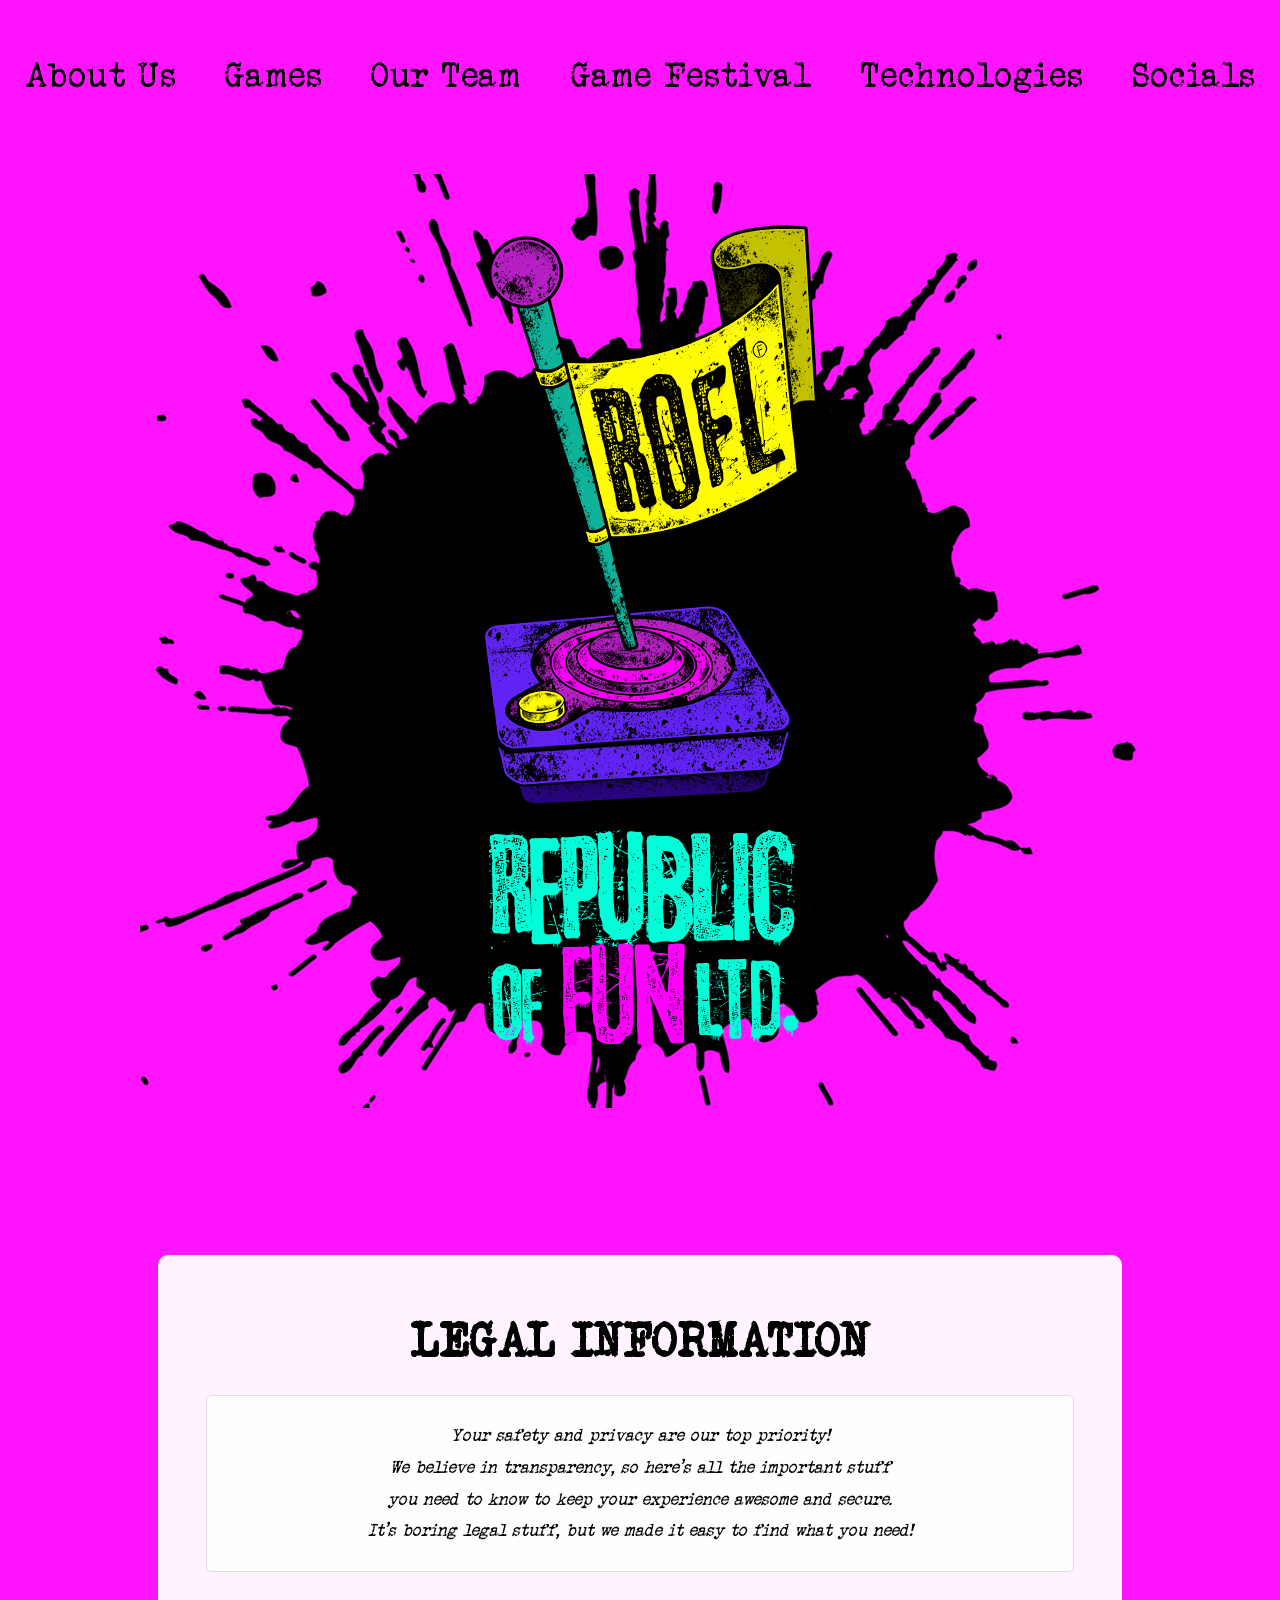
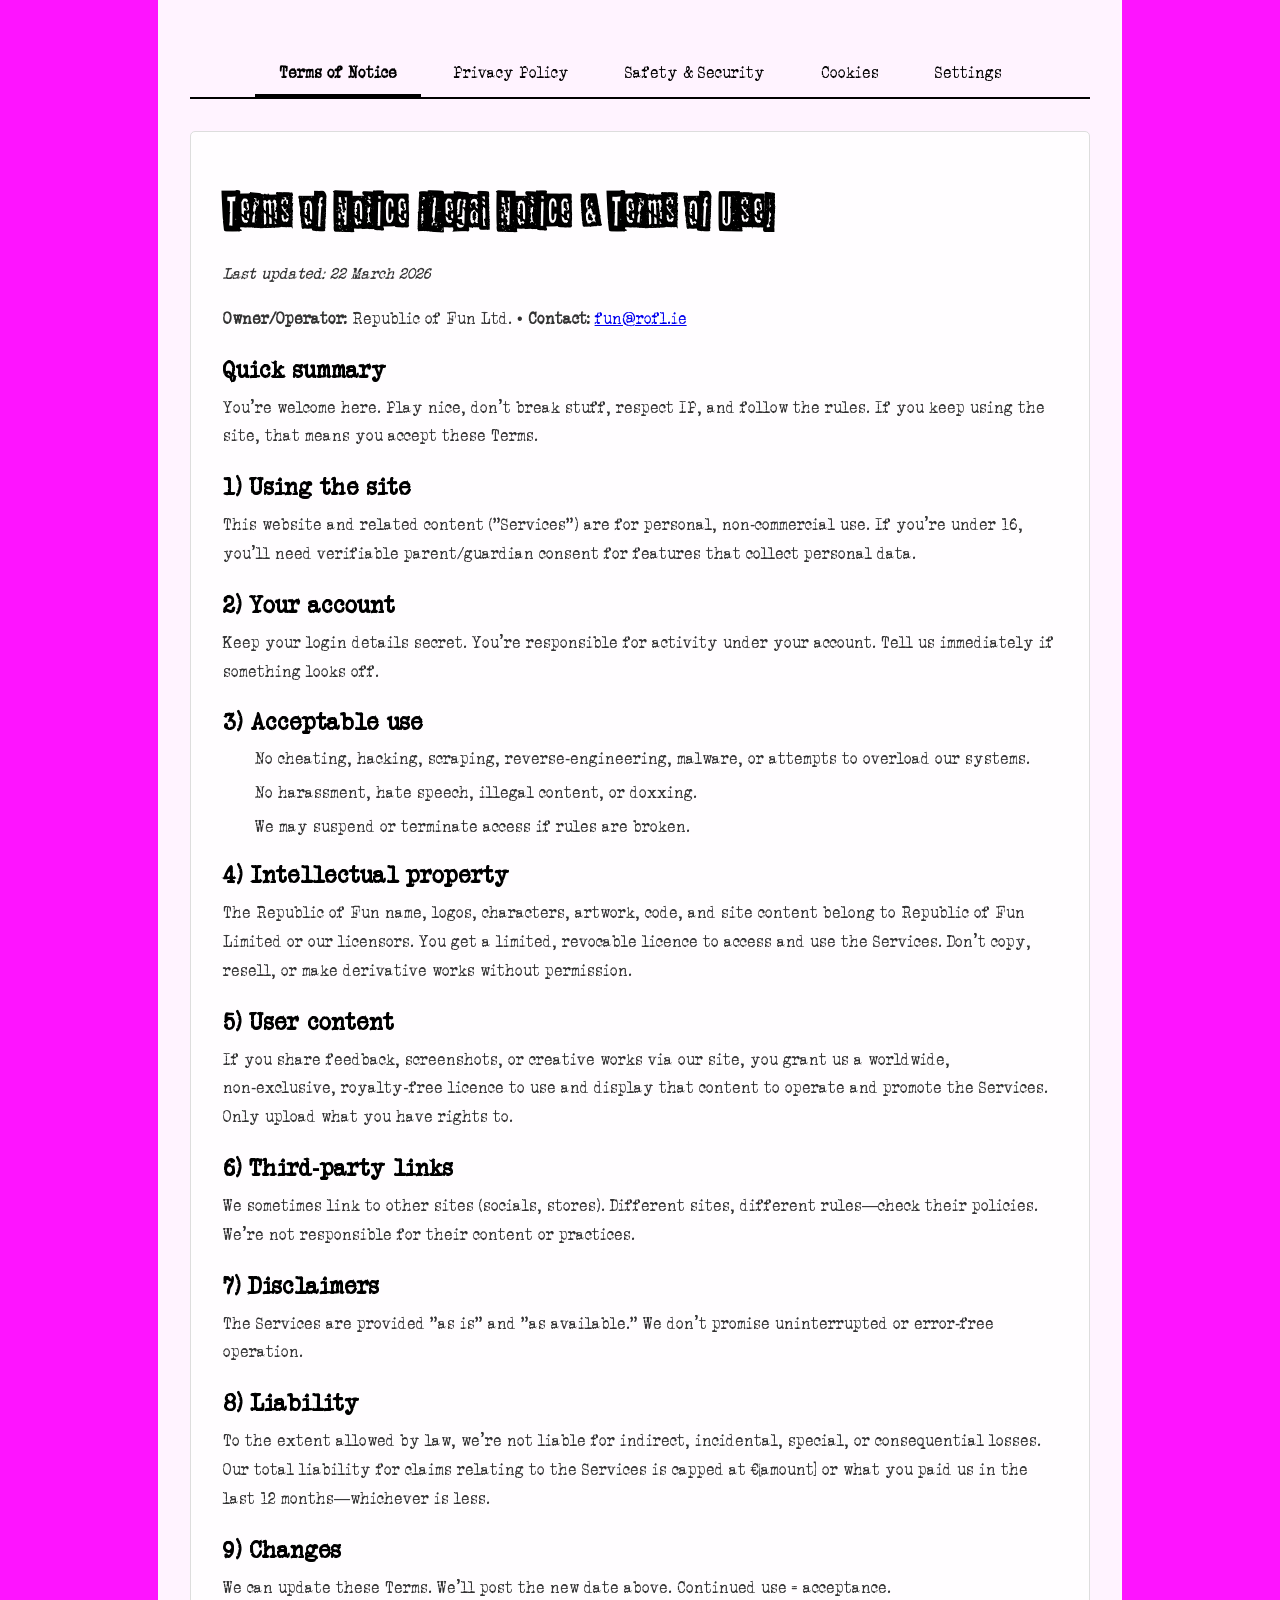
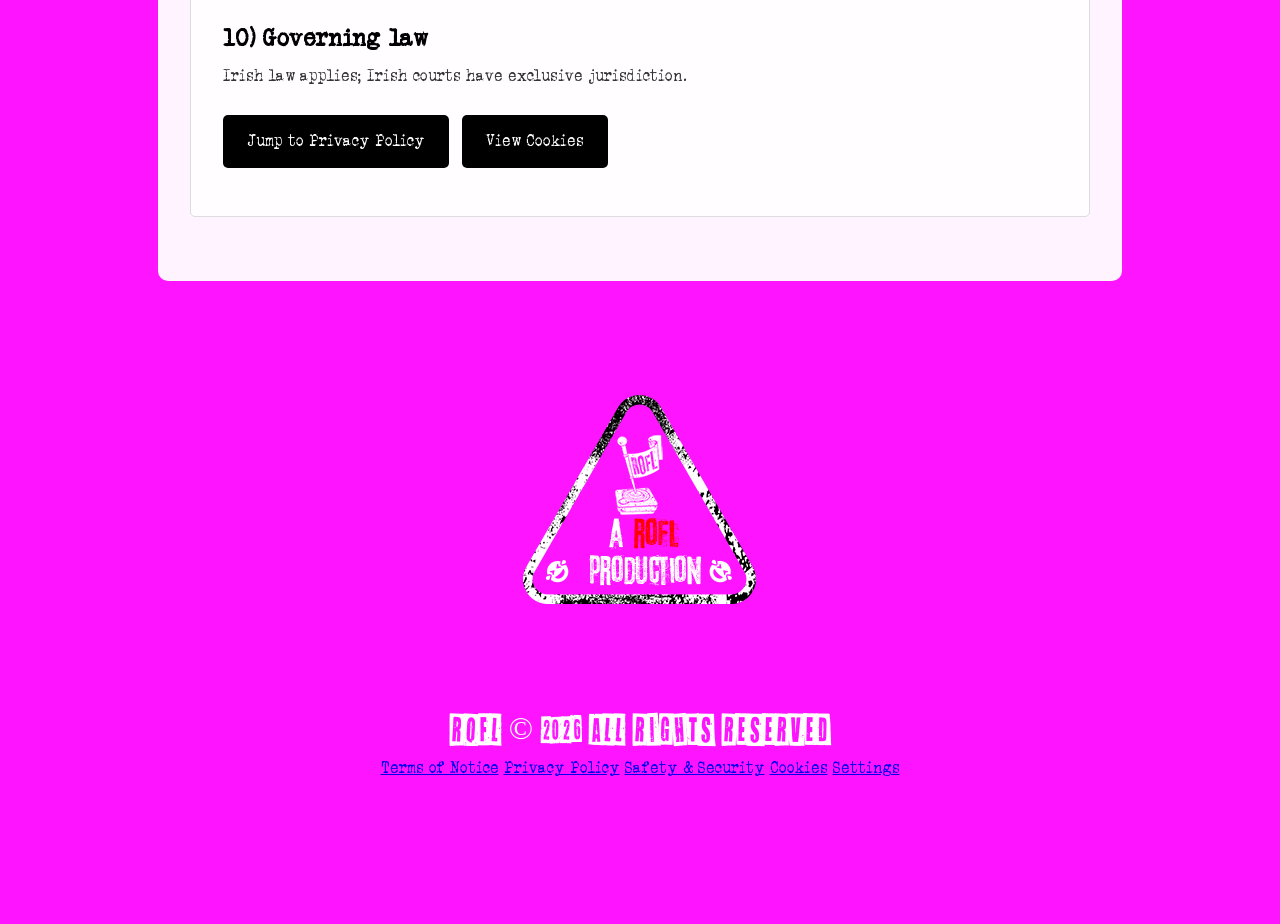
==== legal.html @ 4ca67fea "Add legal hub and update footer with legal links" ====
<!doctype html>
<html lang="en">
<head>
  <meta charset="utf-8" />
  <meta name="viewport" content="width=device-width, initial-scale=1" />
  <title>Republic of Fun • Legal Hub</title>
  <meta name="description" content="Terms of Notice, Privacy Policy, Safety & Security, Cookies, and Settings for Republic of Fun in one place." />
     
  <!-- Main CSS -->
  <link rel="stylesheet" href="styles.css">
  </head>
<body>
  <header id="header">
    <nav class="navbar">
      <ul>
        <li><a href="index.html#manifesto">About Us</a></li>
        <li><a href="index.html#games">Games</a></li>
        <li><a href="index.html#team">Our Team</a></li>
        <li><a href="index.html#game-festival">Game Festival</a></li>
        <li><a href="index.html#technologies">Technologies</a></li>
        <li><a href="index.html#footer">Socials</a></li>
      </ul>
    </nav>
    <a href="index.html"><img src="images/logo.png" alt="Logo"></a>
  </header>

  <main id="legal-hub" class="legal-content" aria-labelledby="hub-title">
    <section class="hub-header">
      <h1 id="hub-title">LEGAL INFORMATION</h1>
      <div class="text-box">
        <p class="muted">Your safety and privacy are our top priority! <br>We believe in transparency, so here's all the important stuff <br>you need to know to keep your experience awesome and secure.<br>It's boring legal stuff, but we made it easy to find what you need!</p>
      </div>
    </section>

    <div class="tabs" role="tablist" aria-label="Legal sections">
      <button class="tab" role="tab" id="tab-terms" aria-controls="panel-terms" aria-selected="true">Terms of Notice</button>
      <button class="tab" role="tab" id="tab-privacy" aria-controls="panel-privacy" aria-selected="false">Privacy Policy</button>
      <button class="tab" role="tab" id="tab-safety" aria-controls="panel-safety" aria-selected="false">Safety &amp; Security</button>
      <button class="tab" role="tab" id="tab-cookies" aria-controls="panel-cookies" aria-selected="false">Cookies</button>
      <button class="tab" role="tab" id="tab-settings" aria-controls="panel-settings" aria-selected="false">Settings</button>
    </div>

    <section id="panel-terms" class="panel panels" role="tabpanel" aria-labelledby="tab-terms">
      <h2>Terms of Notice (Legal Notice &amp; Terms of Use)</h2>
      <p class="muted">Last updated: <span data-bind="terms-date">22 March 2026</span></p>
      <p><strong>Owner/Operator:</strong> Republic of Fun Ltd. • <strong>Contact:</strong> <a href="mailto:fun@rofl.ie">fun@rofl.ie</a></p>

      <h3>Quick summary</h3>
      <p>You're welcome here. Play nice, don't break stuff, respect IP, and follow the rules. If you keep using the site, that means you accept these Terms.</p>

      <h3>1) Using the site</h3>
      <p>This website and related content ("Services") are for personal, non‑commercial use. If you're under 16, you'll need verifiable parent/guardian consent for features that collect personal data.</p>

      <h3>2) Your account</h3>
      <p>Keep your login details secret. You're responsible for activity under your account. Tell us immediately if something looks off.</p>

      <h3>3) Acceptable use</h3>
      <ul>
        <li>No cheating, hacking, scraping, reverse‑engineering, malware, or attempts to overload our systems.</li>
        <li>No harassment, hate speech, illegal content, or doxxing.</li>
        <li>We may suspend or terminate access if rules are broken.</li>
      </ul>

      <h3>4) Intellectual property</h3>
      <p>The Republic of Fun name, logos, characters, artwork, code, and site content belong to Republic of Fun Limited or our licensors. You get a limited, revocable licence to access and use the Services. Don't copy, resell, or make derivative works without permission.</p>

      <h3>5) User content</h3>
      <p>If you share feedback, screenshots, or creative works via our site, you grant us a worldwide, non‑exclusive, royalty‑free licence to use and display that content to operate and promote the Services. Only upload what you have rights to.</p>

      <h3>6) Third‑party links</h3>
      <p>We sometimes link to other sites (socials, stores). Different sites, different rules—check their policies. We're not responsible for their content or practices.</p>

      <h3>7) Disclaimers</h3>
      <p>The Services are provided "as is" and "as available." We don't promise uninterrupted or error‑free operation.</p>

      <h3>8) Liability</h3>
      <p>To the extent allowed by law, we're not liable for indirect, incidental, special, or consequential losses. Our total liability for claims relating to the Services is capped at €[amount] or what you paid us in the last 12 months—whichever is less.</p>

      <h3>9) Changes</h3>
      <p>We can update these Terms. We'll post the new date above. Continued use = acceptance.</p>

      <h3>10) Governing law</h3>
      <p>Irish law applies; Irish courts have exclusive jurisdiction.</p>

      <p><a class="btn" href="#privacy">Jump to Privacy Policy</a> <a class="btn" href="#cookies">View Cookies</a></p>
    </section>

    <section id="panel-privacy" class="panel" role="tabpanel" aria-labelledby="tab-privacy" hidden>
      <h2>Privacy Policy</h2>
      <p class="muted">Last updated: <span data-bind="privacy-date">22 March 2026</span></p>
      <p><strong>Data Controller:</strong> Republic of Fun Ltd., [Registered address, Ireland] • <strong>Contact:</strong> <a href="mailto:fun@rofl.ie">fun@rofl.ie</a></p>

      <h3>1) What this covers</h3>
      <p>How we collect, use, store, share, and protect your personal data when you browse our website, sign up for updates, or interact with our services and games.</p>

      <h3>2) Data we collect</h3>
      <ul>
        <li><strong>You give:</strong> email, display name, messages to support, newsletter opt‑ins, survey answers.</li>
        <li><strong>Automatic data:</strong> IP address, device/browser type, pages viewed, general region, session events.</li>
        <li><strong>Game/telemetry (if enabled):</strong> crash logs, performance metrics, non‑sensitive gameplay events.</li>
        <li><strong>Marketing preferences:</strong> cookie consent and newsletter status.</li>
      </ul>

      <h3>3) Why we process your data (legal bases)</h3>
      <ul>
        <li><strong>Contract/Service</strong> (Art. 6(1)(b)): operate the site, deliver what you request.</li>
        <li><strong>Legitimate interests</strong> (Art. 6(1)(f)): improve security and performance, basic analytics.</li>
        <li><strong>Consent</strong> (Art. 6(1)(a)): optional analytics/marketing cookies, newsletters, surveys. Withdraw anytime.</li>
        <li><strong>Legal duty</strong> (Art. 6(1)(c)): tax, accounting, compliance.</li>
      </ul>

      <h3>4) Cookies &amp; similar tech</h3>
      <p>We use essential cookies to run the site and optional cookies only with your consent. See the Cookies tab for details and controls.</p>

      <h3>5) How we share data</h3>
      <ul>
        <li><strong>Processors:</strong> trusted vendors (hosting, analytics, email, crash reporting) under data‑processing agreements.</li>
        <li><strong>Legal:</strong> if required by law or to protect rights, users, or systems.</li>
      </ul>
      <p>We never sell personal data.</p>

      <h3>6) International transfers</h3>
      <p>If data leaves the EEA/UK, we use approved safeguards (e.g., SCCs) and assess protections.</p>

      <h3>7) Retention</h3>
      <ul>
        <li>Account/support records: up to [X years] after last activity.</li>
        <li>Newsletter data: until you unsubscribe.</li>
        <li>Analytics: typically [13 months] (or your vendor's shorter window).</li>
      </ul>
      <p>We delete or anonymise when no longer needed.</p>

      <h3>8) Your rights</h3>
      <p>Access, correct, delete, restrict, object, port your data, or withdraw consent. Email <a href="mailto:fun@rofl.ie">fun@rofl.ie</a>. You can also complain to Ireland's DPC: <a href="https://www.dataprotection.ie/" target="_blank" rel="noopener">dataprotection.ie</a>.</p>

      <h3>9) Children</h3>
      <p>We don't knowingly collect personal data from children under 16 without parental consent. Contact us if you believe a child shared data.</p>

      <h3>10) Security</h3>
      <p>We use encryption in transit, access controls, least‑privilege, and regular patching. No system is 100% secure—see Safety &amp; Security for tips.</p>

      <h3>11) Changes</h3>
      <p>We'll update this policy as needed and post the date above. Significant changes may be announced on the site.</p>

      <div class="cta-row">
        <a class="btn" href="#settings">Manage data &amp; cookies</a>
        <a class="btn" href="mailto:fun@rofl.ie">Contact privacy team</a>
      </div>
    </section>

    <section id="panel-safety" class="panel" role="tabpanel" aria-labelledby="tab-safety" hidden>
      <h2>Safety &amp; Security</h2>
      <p class="muted">Last updated: <span data-bind="safety-date">22 March 2026</span></p>

      <h3>Be good to each other</h3>
      <ul>
        <li><strong>Be kind:</strong> no harassment, hate speech, threats, or doxxing.</li>
        <li><strong>Keep it legal:</strong> no illegal content or activity.</li>
        <li><strong>Share smart:</strong> never post passwords, financial info, or private IDs.</li>
      </ul>

      <h3>Protect your account</h3>
      <ul>
        <li>Use strong, unique passwords.</li>
        <li>Enable multi‑factor authentication where available.</li>
        <li>Log out on shared devices.</li>
        <li>Beware of messages asking for credentials—staff will never ask.</li>
      </ul>

      <h3>Our security measures</h3>
      <ul>
        <li>TLS encryption for data in transit</li>
        <li>Hardened hosting &amp; least‑privilege access</li>
        <li>Regular patching &amp; monitoring</li>
        <li>Periodic audits &amp; incident response</li>
      </ul>
      <p>If there's a data breach that risks your rights, we'll follow legal notification steps.</p>

      <h3>Report it fast</h3>
      <p>See something risky or nasty? Email <a href="mailto:fun@rofl.ie">fun@rofl.ie</a> with screenshots/links if possible.</p>
    </section>

    <section id="panel-cookies" class="panel" role="tabpanel" aria-labelledby="tab-cookies" hidden>
      <h2>Cookies</h2>
      <p class="muted">Last updated: <span data-bind="cookies-date">22 March 2026</span></p>

      <h3>TL;DR</h3>
      <p>We use essential cookies so the site works, plus optional analytics/marketing cookies if you say yes. You can change your choices anytime in <a href="#settings">Settings</a>.</p>

      <h3>What are cookies?</h3>
      <p>Small files stored on your device to remember preferences, keep you logged in, and help us understand site usage.</p>

      <h3>Types we use</h3>
      <ol>
        <li><strong>Strictly necessary</strong> – required for core features (e.g., page navigation, session security).</li>
        <li><strong>Performance/analytics</strong> – help us improve (page views, button clicks). Set only with consent.</li>
        <li><strong>Functional</strong> – remember preferences like language.</li>
        <li><strong>Marketing</strong> – measure campaigns or show relevant content. Set only with consent.</li>
      </ol>

      <h3>Managing cookies</h3>
      <ul>
        <li>Use our <a href="#settings">Settings</a> panel to toggle categories.</li>
        <li>You can also control cookies in your browser settings. Blocking some cookies may affect site features.</li>
      </ul>

      <h3>Examples of cookies we may set</h3>
      <ul>
        <li><code>session_id</code> (essential) – keeps you logged in; expires when you close the browser.</li>
        <li><code>consent_state</code> (functional) – remembers your cookie choices; ~12 months.</li>
        <li><code>analytics_*</code> (analytics) – usage stats; up to ~13 months, only if you consent.</li>
      </ul>

      <p><a class="btn" href="#settings">Change cookie choices</a></p>
    </section>

    <section id="panel-settings" class="panel" role="tabpanel" aria-labelledby="tab-settings" hidden>
      <h2>Settings</h2>
      <p>Make your experience yours. Adjust privacy, cookies, and notifications here.</p>

      <h3>Privacy</h3>
      <div class="cta-row">
        <button class="btn" data-action="download-data">Download my data</button>
        <button class="btn" data-action="delete-data">Delete my data</button>
      </div>
      <p class="muted">We'll email you to verify requests and may ask for additional information to confirm identity.</p>

      <h3>Cookies</h3>
      <form id="cookie-form" aria-describedby="cookie-help">
        <p id="cookie-help" class="muted">Essential cookies are always on. Choose the rest below.</p>
        <label><input type="checkbox" name="analytics" /> Analytics</label><br />
        <label><input type="checkbox" name="functional" /> Functional</label><br />
        <label><input type="checkbox" name="marketing" /> Marketing</label><br />
        <div class="cta-row"><button type="submit" class="btn">Save choices</button></div>
      </form>

      <h3>Notifications</h3>
      <label><input type="checkbox" name="email_updates" /> Email updates (news &amp; announcements)</label><br />
      <label><input type="checkbox" name="community_alerts" /> Community alerts (events, updates)</label>

      <h3>Language &amp; region</h3>
      <p>Prefer a language? Region settings tailor content to your locale.</p>

      <h3>Support</h3>
      <p>Stuck? Ping us at <a href="mailto:fun@rofl.ie">fun@rofl.ie</a>.</p>
    </section>
  </main>

  <footer id="footer">
    <img src="images/stamp.png" alt="ROFLStamp">
    <br />
    <br />
    <br />
    <p style="font-family: NewspaperCutout; font-size: 2em;">ROFL &copy; 2026 ALL RIGHTS RESERVED</p>
    <div class="footer-menu">
      <a href="legal.html#terms">Terms of Notice</a>
      <a href="legal.html#privacy">Privacy Policy</a>
      <a href="legal.html#safety">Safety & Security</a>
      <a href="legal.html#cookies">Cookies</a>
      <a href="legal.html#settings">Settings</a>
    </div>
    <br />
    <br />
    <br />
    <br />
    <br />
  </footer>

  <button class="scroll-to-top" id="back-to-top" onclick="window.scrollTo({top: 0, behavior: 'smooth'})">⬆</button>

  <script src="script.js"></script>
  <script>
    (function () {
      const tabs = Array.from(document.querySelectorAll('[role="tab"]'));
      const panels = Array.from(document.querySelectorAll('[role="tabpanel"]'));

      function activate(targetId, setHash = false) {
        tabs.forEach(t => t.setAttribute('aria-selected', 'false'));
        panels.forEach(p => p.hidden = true);
        const tab = document.querySelector(`#tab-${targetId}`);
        const panel = document.querySelector(`#panel-${targetId}`);
        if (!tab || !panel) return;
        tab.setAttribute('aria-selected', 'true');
        panel.hidden = false;
        if (setHash) {
          const newHash = `#${targetId}`;
          if (location.hash !== newHash) history.replaceState(null, '', newHash);
        }
      }

      tabs.forEach(btn => btn.addEventListener('click', () => {
        activate(btn.id.replace('tab-', ''), true);
        btn.focus();
      }));

      document.querySelector('[role="tablist"]').addEventListener('keydown', (e) => {
        const currentIndex = tabs.findIndex(t => t.getAttribute('aria-selected') === 'true');
        if (e.key === 'ArrowRight' || e.key === 'ArrowLeft' || e.key === 'Home' || e.key === 'End') {
          e.preventDefault();
          let next = currentIndex;
          if (e.key === 'ArrowRight') next = (currentIndex + 1) % tabs.length;
          if (e.key === 'ArrowLeft') next = (currentIndex - 1 + tabs.length) % tabs.length;
          if (e.key === 'Home') next = 0;
          if (e.key === 'End') next = tabs.length - 1;
          tabs[next].click();
        }
      });

      function applyHash() {
        const id = (location.hash || '#terms').slice(1);
        const valid = ['terms', 'privacy', 'safety', 'cookies', 'settings'];
        activate(valid.includes(id) ? id : 'terms');
      }
      window.addEventListener('hashchange', applyHash);
      applyHash();

      const form = document.getElementById('cookie-form');
      if (form) {
        const fields = ['analytics','functional','marketing'];
        fields.forEach(name => {
          const saved = localStorage.getItem('cookie_'+name);
          if (saved !== null) form.elements[name].checked = saved === '1';
        });
        form.addEventListener('submit', (e) => {
          e.preventDefault();
          fields.forEach(name => {
            localStorage.setItem('cookie_'+name, form.elements[name].checked ? '1' : '0');
          });
          alert('Cookie choices saved.');
        });
      }

      const downloadBtn = document.querySelector('[data-action="download-data"]');
      const deleteBtn = document.querySelector('[data-action="delete-data"]');
      
      if (downloadBtn) {
        downloadBtn.addEventListener('click', () => {
          alert('Request received. We\'ll email you a data export link.');
        });
      }
      
      if (deleteBtn) {
        deleteBtn.addEventListener('click', () => {
          if (confirm('Request account deletion? This may be irreversible.')) {
            alert('Deletion request sent. We\'ll follow up by email.');
          }
        });
      }
    })();
  </script>
</body>
</html>
---- styles.css ----
/* Reset some default styles */
html {
    scroll-behavior: smooth;
}

body, h1, h2, h3, p, ul, li {
    margin: 0;
    padding: 0;
    list-style: none;
    text-decoration: none;
}

/* Custom fonts */
@font-face {
    font-family: 'NewspaperCutout';
    src: url('fonts/NewspaperCutoutWhiteOnBlac-Rg.ttf') format('truetype');
}

@font-face {
    font-family: 'VeteranTypewriter';
    src: url('fonts/veteran typewriter.ttf') format('truetype');
}

/* Basic body styling */
body {
    font-family: 'VeteranTypewriter', Arial, sans-serif;
    line-height: 1.6;
    position: relative;
    z-index: 0;
    background: url('images/background.jpg') no-repeat center top;
    background-color: #fe14ff;
    background-size: 100% auto;
    color: #000;
    background-attachment: scroll;
}

body::after {
    content: "";
    position: absolute;
    inset: 0;
    background: url('images/bg_bottom.png') no-repeat center bottom;
    background-size: 100% auto;
    pointer-events: none;
    z-index: -1;
}

h2 {
    font-family: 'NewspaperCutout', Arial, sans-serif;
    font-size: 8em;
    color: #000;
    margin-bottom: 0.5rem;
    text-align: center;
}

h3 {
    font-family: 'VeteranTypewriter', Arial, sans-serif;
    line-height: 1;
    text-align: center;
    font-size: 1.5em;
    margin-top: 0.5rem;
    margin-bottom: 0.2rem;
}

h4 {
    font-family: 'VeteranTypewriter', Arial, sans-serif;
    color: #333;
    text-align: center;
    font-size: 1em;
    margin-top: 0.5rem;
    margin-bottom: 0.2rem;
}

/* Header styling */
header {
    text-align: center;
    padding: 2rem 0;
}

header img {
    max-width: 80%;
    height: auto;
    padding: 3.7rem 0;
}


/* Navbar styling */
.navbar {
    background-color: transparent;
    text-align: center;
    margin-top: 5px; /* Adjust top margin as needed */
}

.navbar ul {
    list-style-type: none;
    padding: 0;
    font-size: 2.25em;
    display: flex;
    flex-wrap: wrap;
    justify-content: center;
    gap: 0.6rem 1.2rem;
}

.navbar ul li {
    display: inline-flex;
}

.navbar ul li a {
    color: #000; /* Black text color */
    text-decoration: none;
    padding: 10px 15px;
    transition: color 0.3s ease;
}

.navbar ul li a:hover {
    color: #fe14ff; /* Hover text color */
}

/* Arrows */
#scroll-arrows {
    margin-top: 0.1rem;
}

.arrow {
    font-size: 0.1rem;
    max-height: 50px;
    animation: bounce 2s infinite;
}

.arrow img {
    padding: 0;

}

@keyframes bounce {
    0%, 20%, 50%, 80%, 100% {
        transform: translateY(0);
    }
    40% {
        transform: translateY(-10px);
    }
    60% {
        transform: translateY(-5px);
    }
}

/*back to top*/

#back-to-top {
    position: fixed;
    bottom: 20px;
    right: 20px;
    background-color: #333;
    color: #fff;
    padding: 10px 20px;
    text-decoration: none;
    display: none; /* Hide by default */
    border-radius: 5px;
    z-index: 1000; /* Ensure it's above other content */
}

#back-to-top:hover {
    background-color: #555;
}

/* Main content styling */
main {
    padding: 1rem;
}

main section {
    margin-bottom: 2rem;
    padding: 1rem;
    border-radius: 10px;
}

/* Manifesto text styling */

#manifestobox {
    background: url('images/bg_manifesto.png') no-repeat center center scroll;
}

#manifesto p {
    font-size: 1.5em;
    text-align: justify;
    margin: 0 auto;
    max-width: 800px;
}

/* Technologies section */
.tech-logos {
    display: flex;
    justify-content: center;
    align-items: center;
    gap: 1rem;
    flex-wrap: wrap;
}

.tech-logos img {
    max-width: 100px;
    max-height: 100px;
    background: rgba(255, 255, 255, 0.9);
    border-radius: 50%;
    padding: 1rem;
    box-shadow: 4px 4px 0 rgba(0, 0, 0, 0.3);
}

/* Game festival */
#game-festival {
    text-align: center;
}

.festival-wrapper {
    display: flex;
    flex-wrap: wrap;
    justify-content: center;
    align-items: center;
    gap: 2rem;
    margin-top: 1.5rem;
}

.festival-copy {
    max-width: 420px;
    text-align: left;
    font-size: 1.2em;
    background: rgba(255, 255, 255, 0.7);
    padding: 1.5rem;
    border-radius: 12px;
    box-shadow: 6px 6px 0 #000;
}

.festival-copy h3 {
    text-align: left;
    font-size: 2em;
}

.festival-copy p {
    margin: 1rem 0;
}

.festival-link {
    display: inline-block;
    color: #000;
    background: #fe14ff;
    padding: 0.6rem 1rem;
    border-radius: 6px;
    text-decoration: none;
    font-weight: bold;
    box-shadow: 4px 4px 0 #000;
    transition: transform 0.2s ease, box-shadow 0.2s ease;
}

.festival-link:hover {
    transform: translate(-2px, -2px);
    box-shadow: 6px 6px 0 #000;
}

.festival-logo {
    width: 320px;
    height: 320px;
    display: grid;
    place-items: center;
    text-decoration: none;
}

.festival-logo img {
    width: 100%;
    height: 100%;
    object-fit: contain;
}

.logo-placeholder {
    width: 100%;
    height: 100%;
    border-radius: 20px;
    background: repeating-linear-gradient(45deg, #000 0, #000 10px, #fe14ff 10px, #fe14ff 20px);
    color: #fff;
    font-size: 1.5em;
    font-weight: bold;
    display: grid;
    place-items: center;
    text-transform: uppercase;
    box-shadow: 10px 10px 0 #000;
}

/* Games */
.games-grid {
    display: flex;
    flex-wrap: wrap;
    justify-content: center;
    gap: 1.5rem;
    margin-top: 1.5rem;
}

.game-card {
    width: 420px;
    text-decoration: none;
    color: #000;
    display: block;
}

.game-thumb {
    position: relative;
    width: 100%;
    padding-top: 90%;
    background-size: contain;
    background-repeat: no-repeat;
    background-position: center;
}

/* Team members section */
.team-content {
    background: url('images/bg_section.png') no-repeat center center;
    background-size: contain;
    padding: 2rem 1rem;
}

.team-members {
    display: flex;
    justify-content: center;
    gap: 1rem;
    flex-wrap: wrap;
}

.team-members .member {
    text-align: center;
    max-width: 200px;
    flex-basis: calc(33.33% - 2rem);
    margin: 1rem;
    font-size: 1.2em;
}

.team-members .member img {
    max-width: 100%;
    height: auto;
    border-radius: 50%;
}



/* Footer styling */
footer {
    color: #fff;
    text-align: center;
    padding: 1rem 0;
}

.social-icons {
    display: flex;
    justify-content: center;
    gap: 1rem;
    margin-top: 0.5rem;
}

social-icons img {
    max-width: 30px;
    height: auto;
}

/* Responsive styling */
@media (max-width: 768px) {

    header img {
        max-width: 90%;
        padding: 5.2rem 0;
    }

    body {
        background: url('images/background.jpg') no-repeat;
        background-color: #fe14ff;
        line-height: 1.2;
    }

    body::after {
        background-size: auto 50%;
    }

    #games {
        background: none;
    }

    #game-festival {
        background: none;
    }

    #team {
        background: none;
    }

    .team-content {
        background: none;
        padding: 0;
    }

    h2 {
        font-size: 7em;
    }
    
    #manifesto p {
        font-size: 1em;
        text-align: justify;
        margin: 0 auto;
        max-width: 600px;
    }

    #manifestobox {
        background: url('images/bg_manifesto.png') no-repeat center bottom scroll;
        background-size: 100% 100%;
        padding: 0px 10px;
    }

    .team-members .member {
        flex-basis: calc(50% - 2rem);
    }

    .tech-logos img {
        max-width: 80px;
    }

    .festival-wrapper {
        gap: 1rem;
    }

    .festival-logo {
        width: 260px;
        height: 260px;
    }

    .game-card {
        width: 320px;
    }

    .navbar ul {
        font-size: 1.44em;
        gap: 0.5rem 0.8rem;
    }

    .navbar ul li a {
        padding: 8px 10px;
        white-space: nowrap;
    }
}

@media (max-width: 480px) {
    header img {
        max-width: 100%;
        padding: 8rem 0;
    }

    body {
        background: url('images/background.jpg') no-repeat ;
        background-color: #fe14ff;
        line-height: 1.2;
    }

    body::after {
        background-size: auto 50%;
    }

    #games {
        background: none;
    }

    #game-festival {
        background: none;
    }

    #team {
        background: none;
    }

    .team-content {
        background: none;
        padding: 0;
    }

    h2 {
        font-size: 4em;
    }

    #manifestobox {
        background: url('images/bg_manifesto.png') no-repeat center bottom scroll;
        background-size: 100% 100%;
        padding: 0px 10px;
    }

    #manifesto p {
        font-size: 1em;
        text-align: justify;
        margin: 0 auto;
        max-width: 400px;
    }

    .team-members .member {
        flex-basis: calc(100% - 2rem);
    }

    .tech-logos img {
        max-width: 60px;
    }

    .festival-copy {
        font-size: 1em;
    }

    .festival-logo {
        width: 220px;
        height: 220px;
    }

    .game-card {
        width: 260px;
    }

    .navbar ul {
        font-size: 1.32em;
        gap: 0.4rem 0.7rem;
    }

    .navbar ul li a {
        padding: 8px 8px;
        white-space: nowrap;
    }
}

/* Legal Hub Styles */
#legal-hub {
    max-width: 900px;
    margin: 3rem auto;
    padding: 2rem;
    background: rgba(255, 255, 255, 0.95);
    border-radius: 10px;
}

.hub-header {
    text-align: center;
    margin-bottom: 2rem;
}

.hub-header h1 {
    font-size: 3em;
    color: #000;
    margin-bottom: 1rem;
}

.text-box {
    background: rgba(255, 255, 255, 0.9);
    padding: 1.5rem;
    border-radius: 5px;
    margin-bottom: 2rem;
    border: 1px solid #ddd;
}

.text-box p {
    font-size: 1.1em;
    line-height: 1.8;
    color: #000;
}

.muted {
    color: #555;
    font-style: italic;
}

/* Tab styles */
.tabs {
    display: flex;
    flex-wrap: wrap;
    gap: 0.5rem;
    margin-bottom: 2rem;
    justify-content: center;
    border-bottom: 2px solid #000;
}

.tab {
    padding: 0.75rem 1.5rem;
    background: none;
    border: none;
    cursor: pointer;
    font-size: 1em;
    font-family: 'VeteranTypewriter', Arial, sans-serif;
    border-bottom: 3px solid transparent;
    transition: all 0.3s ease;
    color: #000;
}

.tab:hover {
    background: rgba(0, 0, 0, 0.05);
}

.tab[aria-selected="true"] {
    border-bottom-color: #000;
    font-weight: bold;
}

/* Panel styles */
.panel {
    display: none;
}

.panel[aria-hidden="false"],
.panel:not([hidden]) {
    display: block;
    animation: fadeIn 0.3s ease;
    background: rgba(255, 255, 255, 0.85);
    padding: 2rem;
    border-radius: 5px;
    border: 1px solid #ddd;
}

@keyframes fadeIn {
    from {
        opacity: 0;
    }
    to {
        opacity: 1;
    }
}

.panel h2 {
    font-size: 2.5em;
    margin: 1rem 0;
    text-align: left;
}

.panel h3 {
    font-size: 1.5em;
    text-align: left;
    margin-top: 1.5rem;
    margin-bottom: 0.75rem;
}

.panel p {
    margin-bottom: 1rem;
    line-height: 1.8;
    color: #333;
}

.panel ul, .panel ol {
    margin-left: 2rem;
    margin-bottom: 1rem;
}

.panel li {
    margin-bottom: 0.5rem;
    color: #333;
}

.btn {
    display: inline-block;
    padding: 0.75rem 1.5rem;
    background: #000;
    color: #fff;
    border: none;
    border-radius: 5px;
    cursor: pointer;
    font-family: 'VeteranTypewriter', Arial, sans-serif;
    font-size: 1em;
    transition: opacity 0.3s ease;
    text-decoration: none;
    margin-right: 0.5rem;
    margin-top: 0.5rem;
}

.btn:hover {
    opacity: 0.8;
}

.cta-row {
    display: flex;
    flex-wrap: wrap;
    gap: 1rem;
    margin: 1.5rem 0;
}

.scroll-to-top {
    position: fixed;
    bottom: 2rem;
    right: 2rem;
    background: #000;
    color: #fff;
    border: none;
    padding: 0.75rem 1rem;
    border-radius: 5px;
    cursor: pointer;
    display: none;
    z-index: 100;
    font-size: 1.5em;
}

.scroll-to-top:hover {
    opacity: 0.8;
}

#legal-hub .footer-menu {
    text-align: center;
    margin-top: 2rem;
    padding-top: 2rem;
    border-top: 1px solid #ccc;
}

#legal-hub .footer-menu a {
    color: #000;
    text-decoration: none;
    margin: 0 0.5rem;
    transition: opacity 0.3s ease;
}

#legal-hub .footer-menu a:hover {
    opacity: 0.6;
}
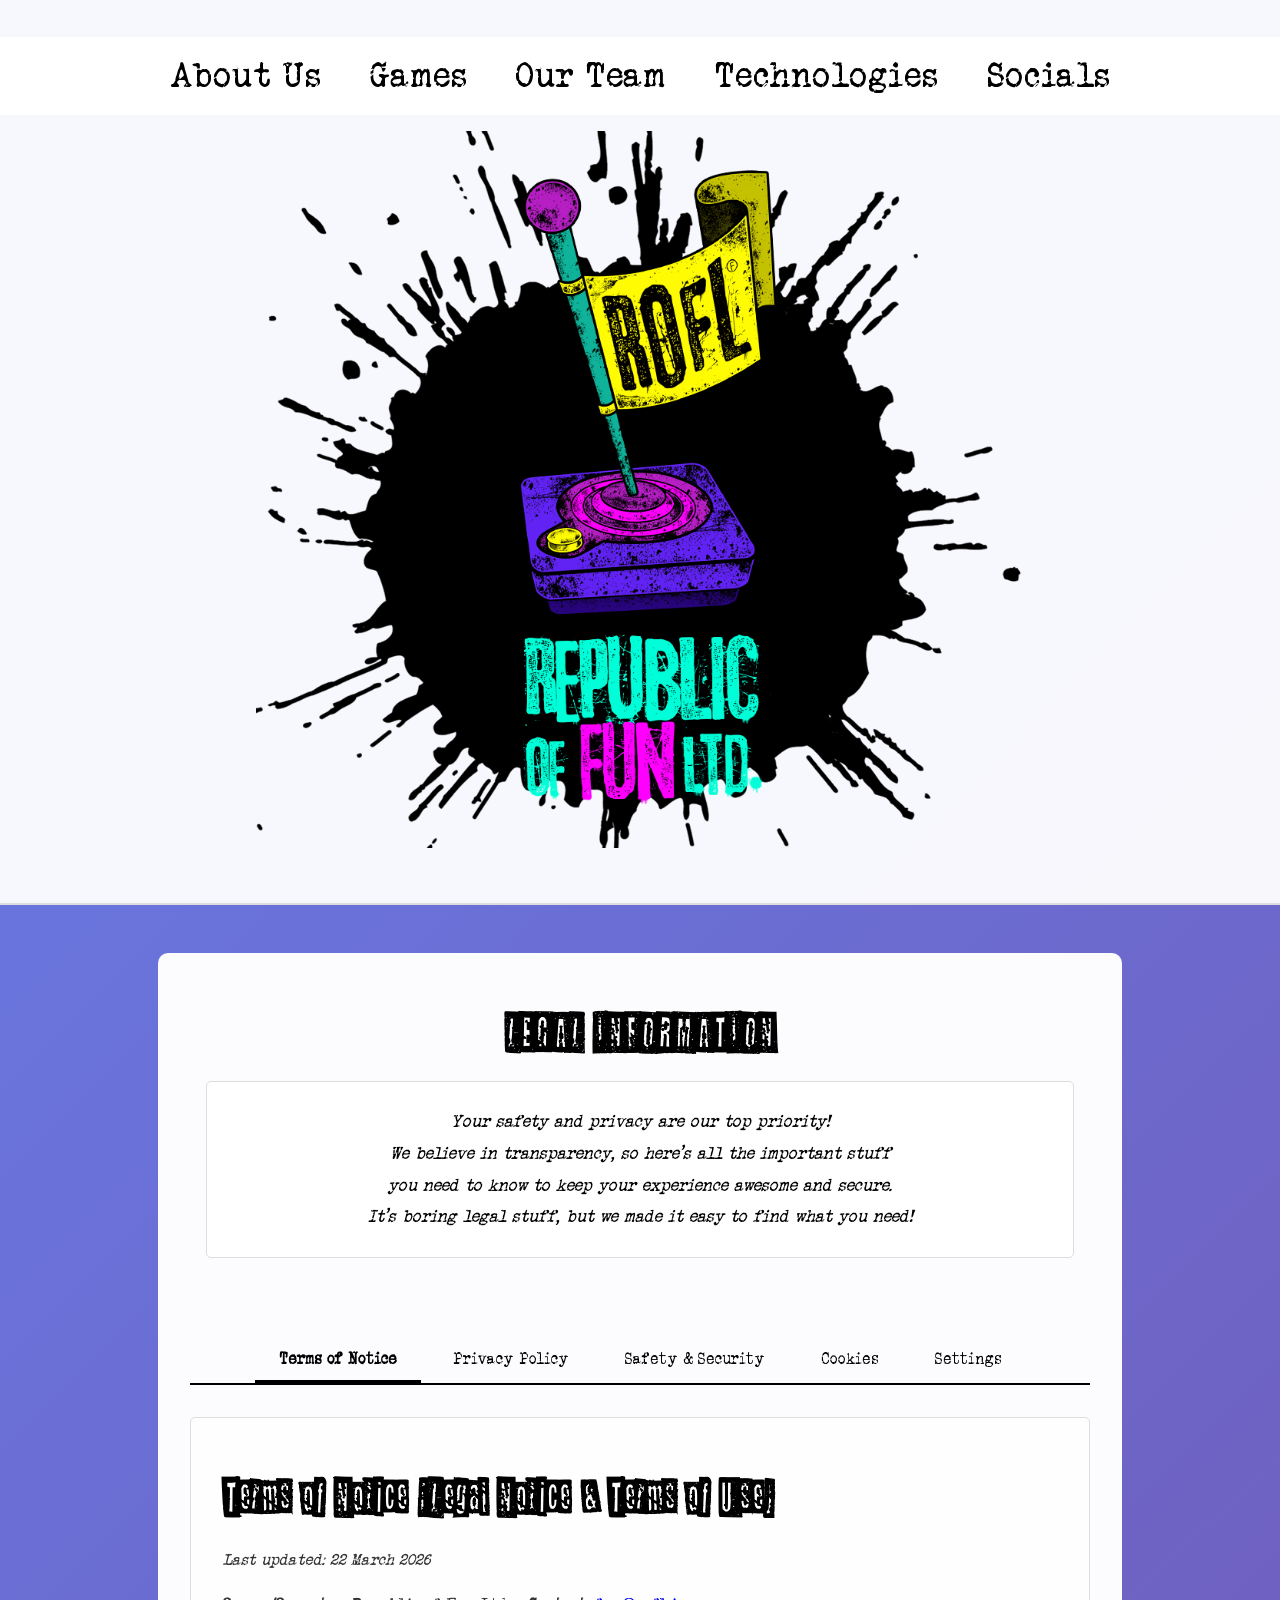
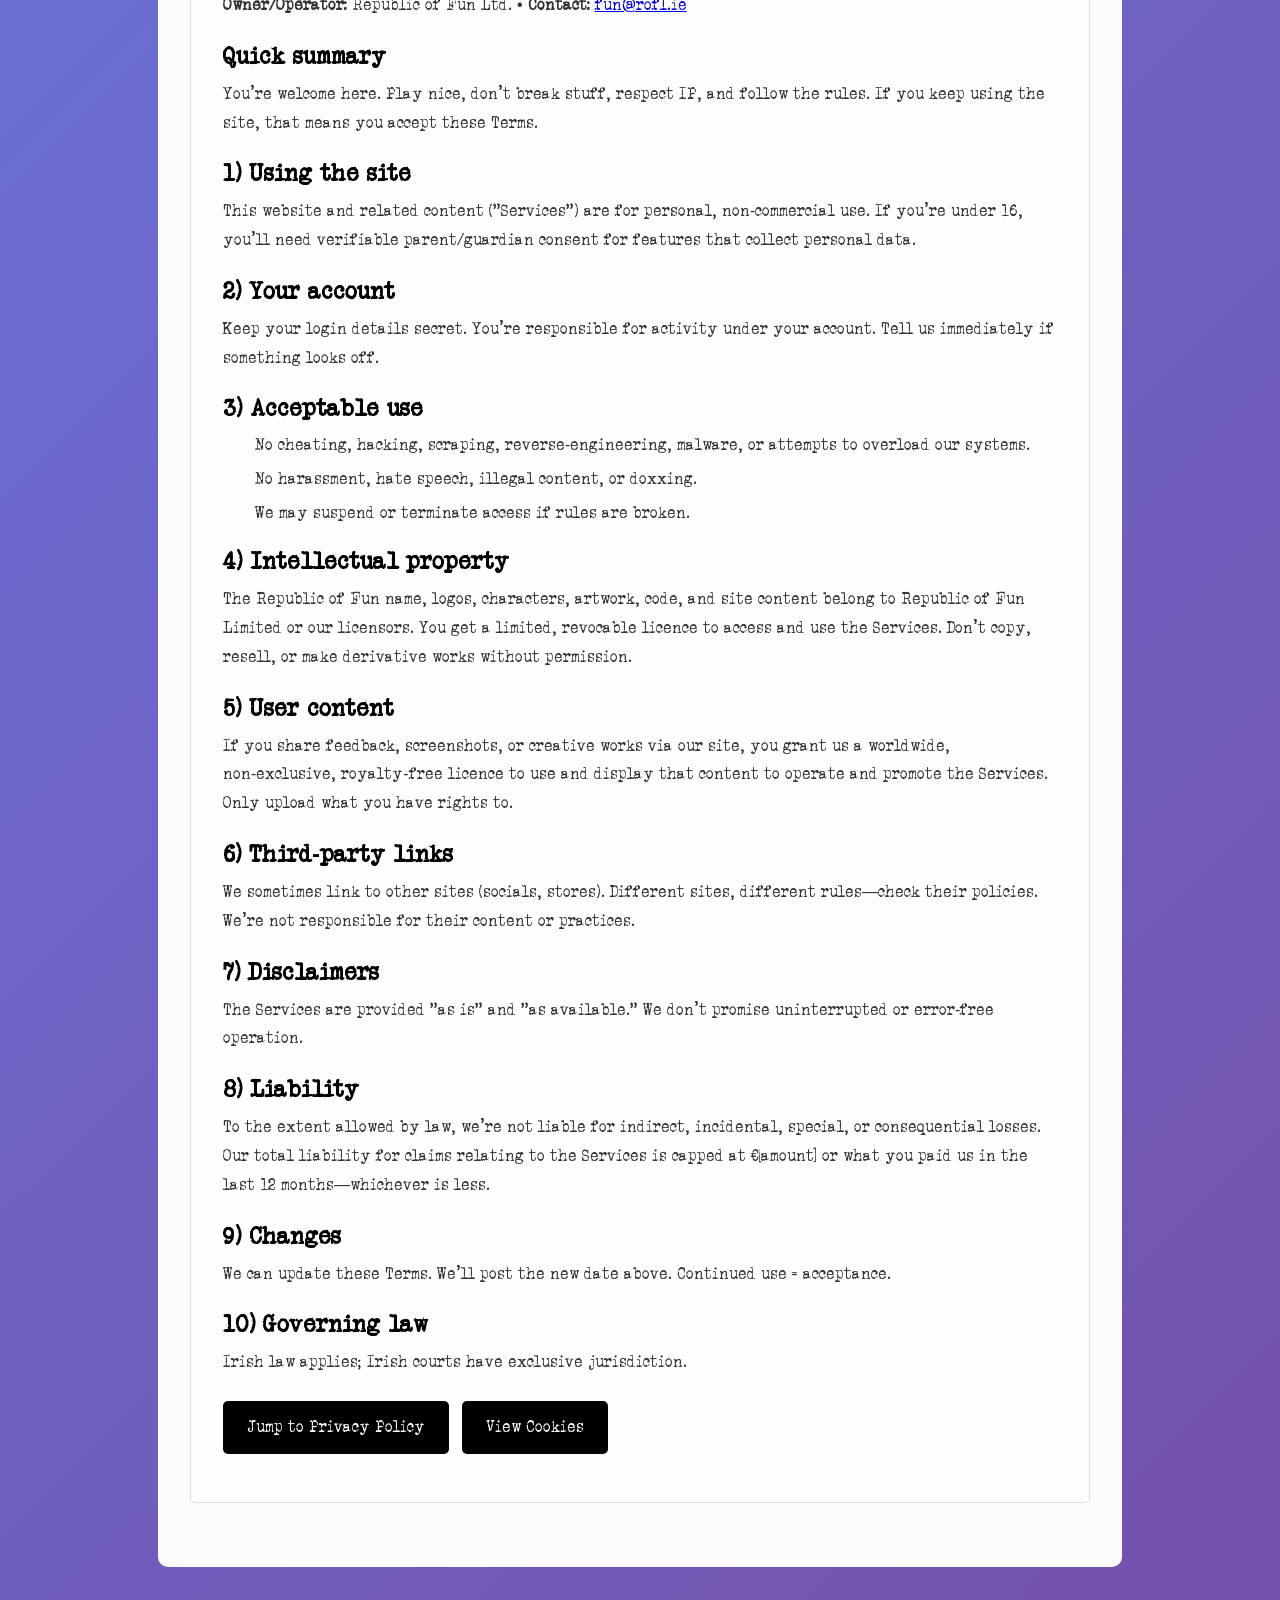
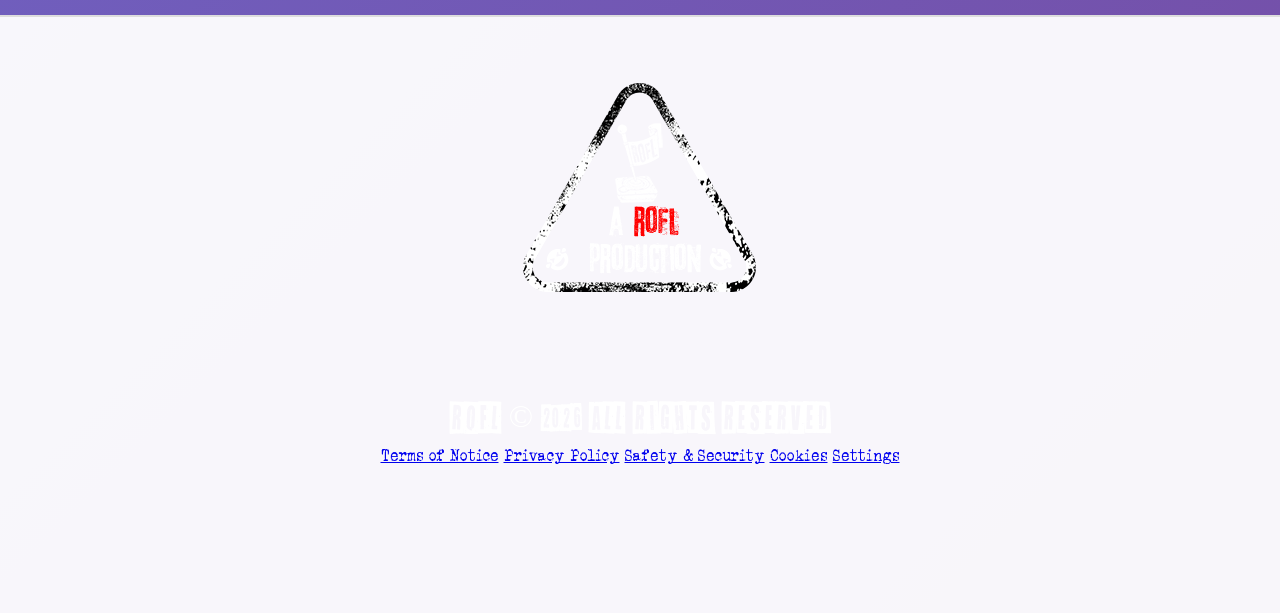
==== commit 0459e7dd: "Fix legal hub styling and remove Game Festival link" ====
--- a/legal.html
+++ b/legal.html
@@ -16,7 +16,6 @@
         <li><a href="index.html#manifesto">About Us</a></li>
         <li><a href="index.html#games">Games</a></li>
         <li><a href="index.html#team">Our Team</a></li>
-        <li><a href="index.html#game-festival">Game Festival</a></li>
         <li><a href="index.html#technologies">Technologies</a></li>
         <li><a href="index.html#footer">Socials</a></li>
       </ul>
--- a/styles.css
+++ b/styles.css
@@ -1,7 +1,8 @@
-/* Reset some default styles */
+/* Reset some default styles - Updated for Legal Hub */
 html {
     scroll-behavior: smooth;
 }
+
 
 body, h1, h2, h3, p, ul, li {
     margin: 0;
@@ -344,6 +345,32 @@
     padding: 1rem 0;
 }
 
+.footer-legal-links {
+    margin: 1rem 0;
+    font-size: 0.9em;
+    display: flex;
+    justify-content: center;
+    flex-wrap: wrap;
+    gap: 0.5rem;
+    padding: 0.5rem;
+}
+
+.footer-legal-links a {
+    color: #fff;
+    text-decoration: none;
+    transition: opacity 0.3s ease;
+}
+
+.footer-legal-links a:hover {
+    opacity: 0.7;
+    text-decoration: underline;
+}
+
+.footer-legal-links span {
+    color: #fff;
+    margin: 0 0.25rem;
+}
+
 .social-icons {
     display: flex;
     justify-content: center;
@@ -523,12 +550,44 @@
 }
 
 /* Legal Hub Styles */
+body:has(#legal-hub) {
+    background: linear-gradient(135deg, #667eea 0%, #764ba2 100%) !important;
+}
+
+body:has(#legal-hub)::after {
+    display: none !important;
+}
+
+body:has(#legal-hub) header {
+    background: rgba(255, 255, 255, 0.95);
+    border-bottom: 2px solid #ddd;
+}
+
+body:has(#legal-hub) header img {
+    max-width: 60%;
+    padding: 1rem 0 !important;
+}
+
+body:has(#legal-hub) .navbar {
+    background: rgba(255, 255, 255, 0.95);
+}
+
+body:has(#legal-hub) .navbar ul li a {
+    color: #000;
+}
+
+body:has(#legal-hub) .navbar ul li a:hover {
+    color: #667eea;
+}
+
 #legal-hub {
     max-width: 900px;
     margin: 3rem auto;
     padding: 2rem;
-    background: rgba(255, 255, 255, 0.95);
+    background: rgba(255, 255, 255, 0.98);
     border-radius: 10px;
+    position: relative;
+    z-index: 1;
 }
 
 .hub-header {
@@ -537,9 +596,10 @@
 }
 
 .hub-header h1 {
-    font-size: 3em;
+    font-size: 2.5em;
     color: #000;
     margin-bottom: 1rem;
+    font-family: 'NewspaperCutout', Arial, sans-serif;
 }
 
 .text-box {
@@ -699,12 +759,19 @@
 }
 
 #legal-hub .footer-menu a {
-    color: #000;
-    text-decoration: none;
-    margin: 0 0.5rem;
+    color: #667eea;
+    text-decoration: none;
+    margin: 0 0.75rem;
     transition: opacity 0.3s ease;
+    font-weight: bold;
 }
 
 #legal-hub .footer-menu a:hover {
-    opacity: 0.6;
-}
+    opacity: 0.7;
+    text-decoration: underline;
+}
+
+body:has(#legal-hub) footer {
+    background: rgba(255, 255, 255, 0.95);
+    border-top: 2px solid #ddd;
+}
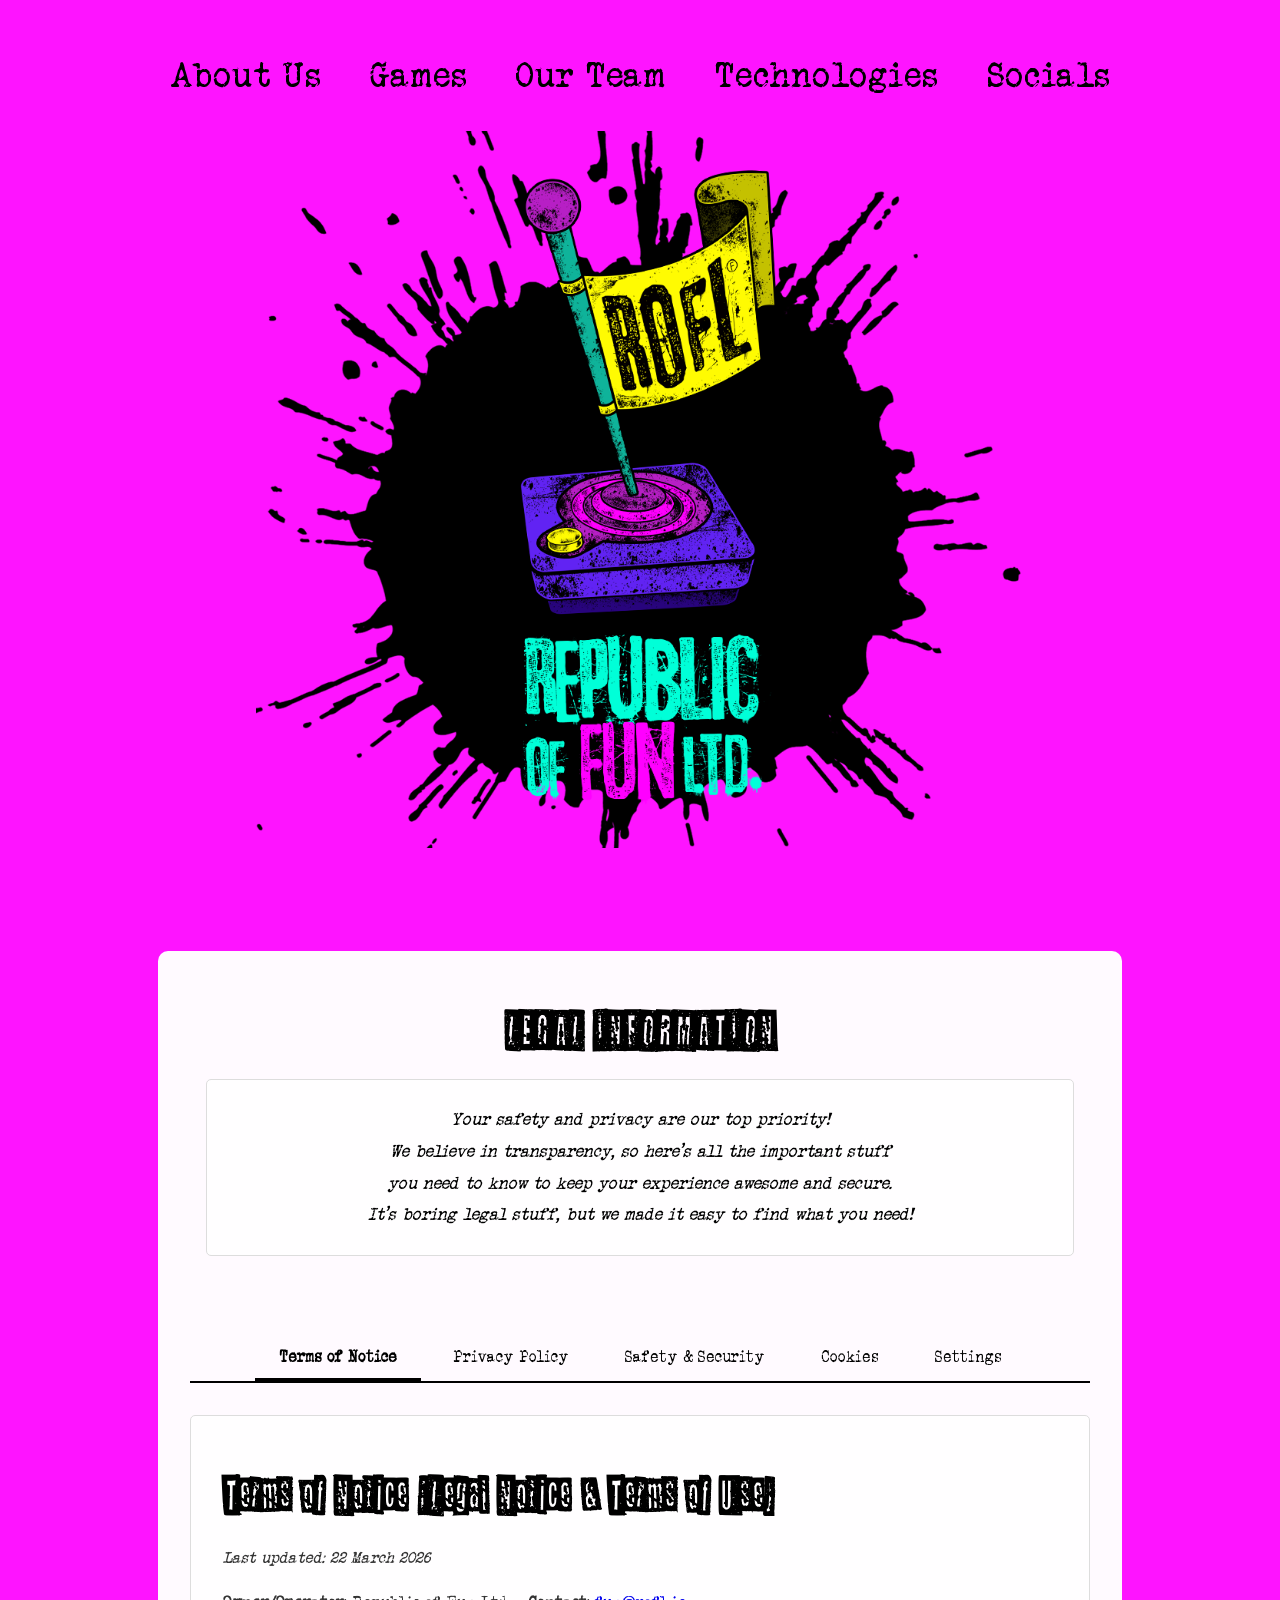
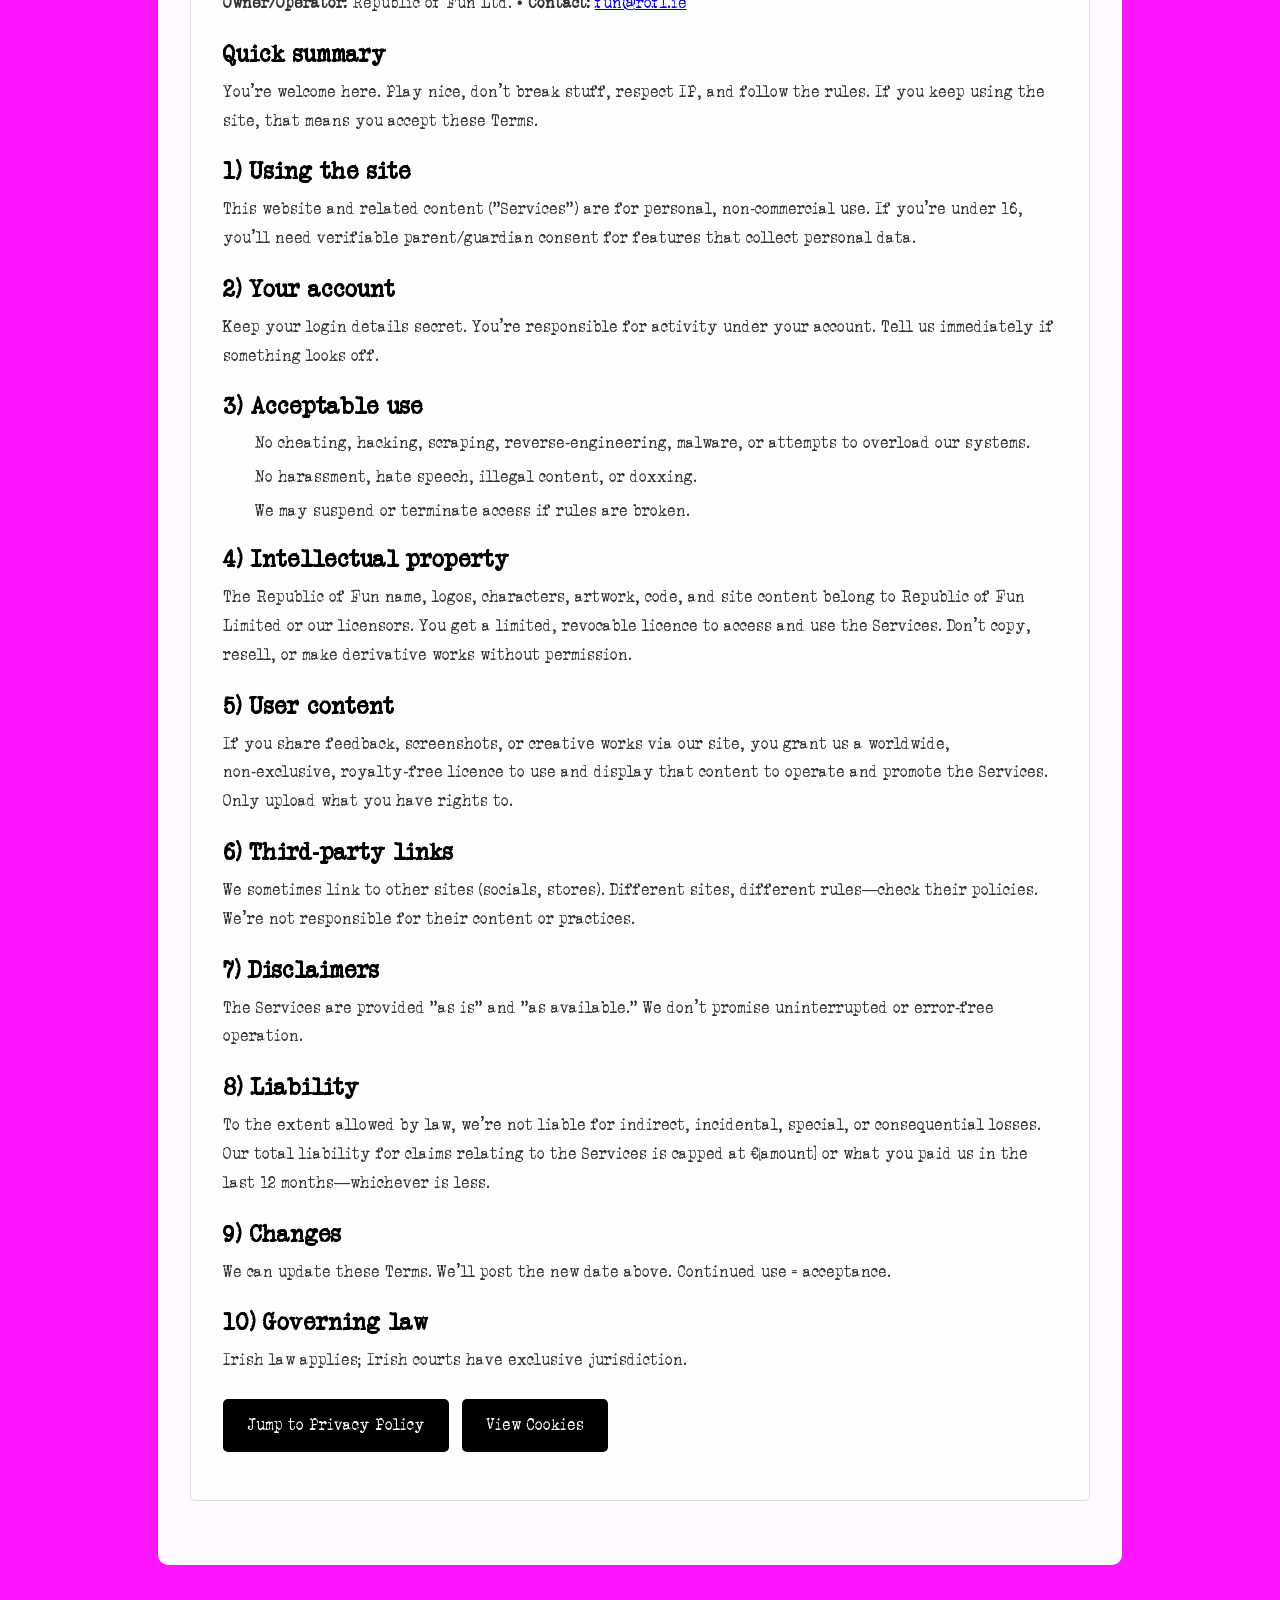
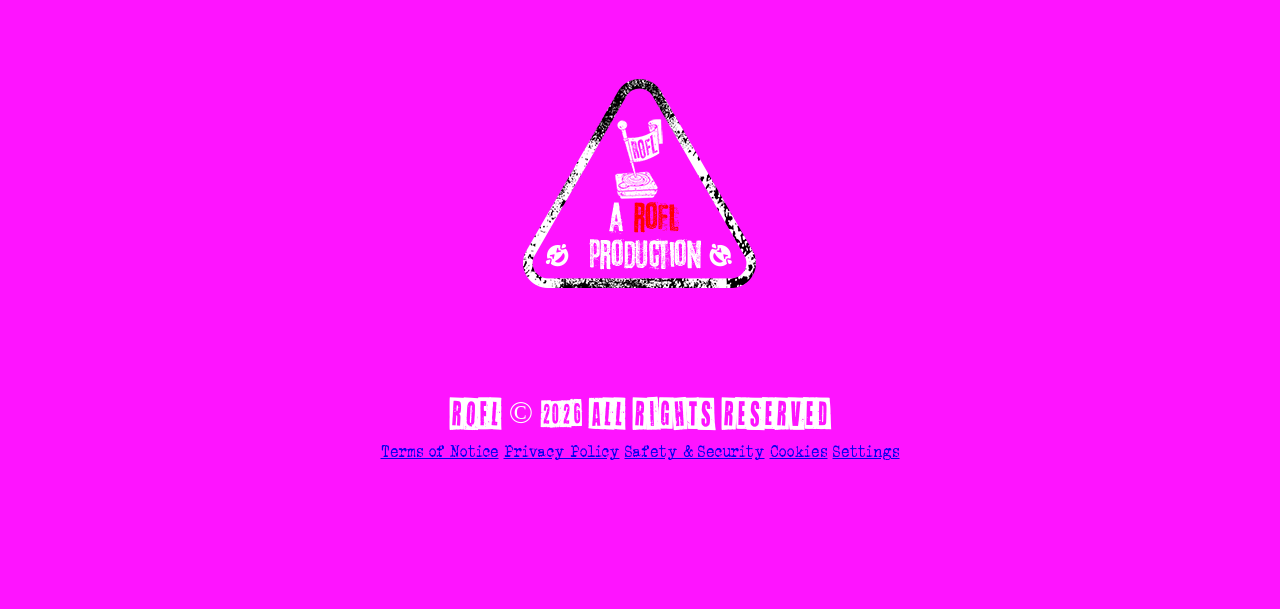
==== commit 0cba1e5a: "Fix legal page background styling" ====
--- a/legal.html
+++ b/legal.html
@@ -9,7 +9,7 @@
   <!-- Main CSS -->
   <link rel="stylesheet" href="styles.css">
   </head>
-<body>
+<body class="legal-page">
   <header id="header">
     <nav class="navbar">
       <ul>
--- a/styles.css
+++ b/styles.css
@@ -30,7 +30,7 @@
     z-index: 0;
     background: url('images/background.jpg') no-repeat center top;
     background-color: #fe14ff;
-    background-size: 100% auto;
+    background-size: cover;
     color: #000;
     background-attachment: scroll;
 }
@@ -550,33 +550,48 @@
 }
 
 /* Legal Hub Styles */
-body:has(#legal-hub) {
-    background: linear-gradient(135deg, #667eea 0%, #764ba2 100%) !important;
-}
-
-body:has(#legal-hub)::after {
-    display: none !important;
-}
-
-body:has(#legal-hub) header {
-    background: rgba(255, 255, 255, 0.95);
-    border-bottom: 2px solid #ddd;
-}
-
-body:has(#legal-hub) header img {
+/* Fallback class so legal page matches home background even without :has support */
+.legal-page {
+    background: url('images/background.jpg') no-repeat center top;
+    background-color: #fe14ff;
+    background-size: cover;
+    background-attachment: scroll;
+}
+
+.legal-page::after {
+    content: "";
+    position: absolute;
+    inset: 0;
+    background: url('images/bg_bottom.png') no-repeat center bottom;
+    background-size: cover;
+    pointer-events: none;
+    z-index: -1;
+}
+
+body:has(#legal-hub) header,
+.legal-page header {
+    background: transparent;
+    border: none;
+}
+
+body:has(#legal-hub) header img,
+.legal-page header img {
     max-width: 60%;
     padding: 1rem 0 !important;
 }
 
-body:has(#legal-hub) .navbar {
-    background: rgba(255, 255, 255, 0.95);
-}
-
-body:has(#legal-hub) .navbar ul li a {
+body:has(#legal-hub) .navbar,
+.legal-page .navbar {
+    background: transparent;
+}
+
+body:has(#legal-hub) .navbar ul li a,
+.legal-page .navbar ul li a {
     color: #000;
 }
 
-body:has(#legal-hub) .navbar ul li a:hover {
+body:has(#legal-hub) .navbar ul li a:hover,
+.legal-page .navbar ul li a:hover {
     color: #667eea;
 }
 
@@ -771,7 +786,8 @@
     text-decoration: underline;
 }
 
-body:has(#legal-hub) footer {
-    background: rgba(255, 255, 255, 0.95);
-    border-top: 2px solid #ddd;
-}
+body:has(#legal-hub) footer,
+.legal-page footer {
+    background: transparent;
+    border: none;
+}
